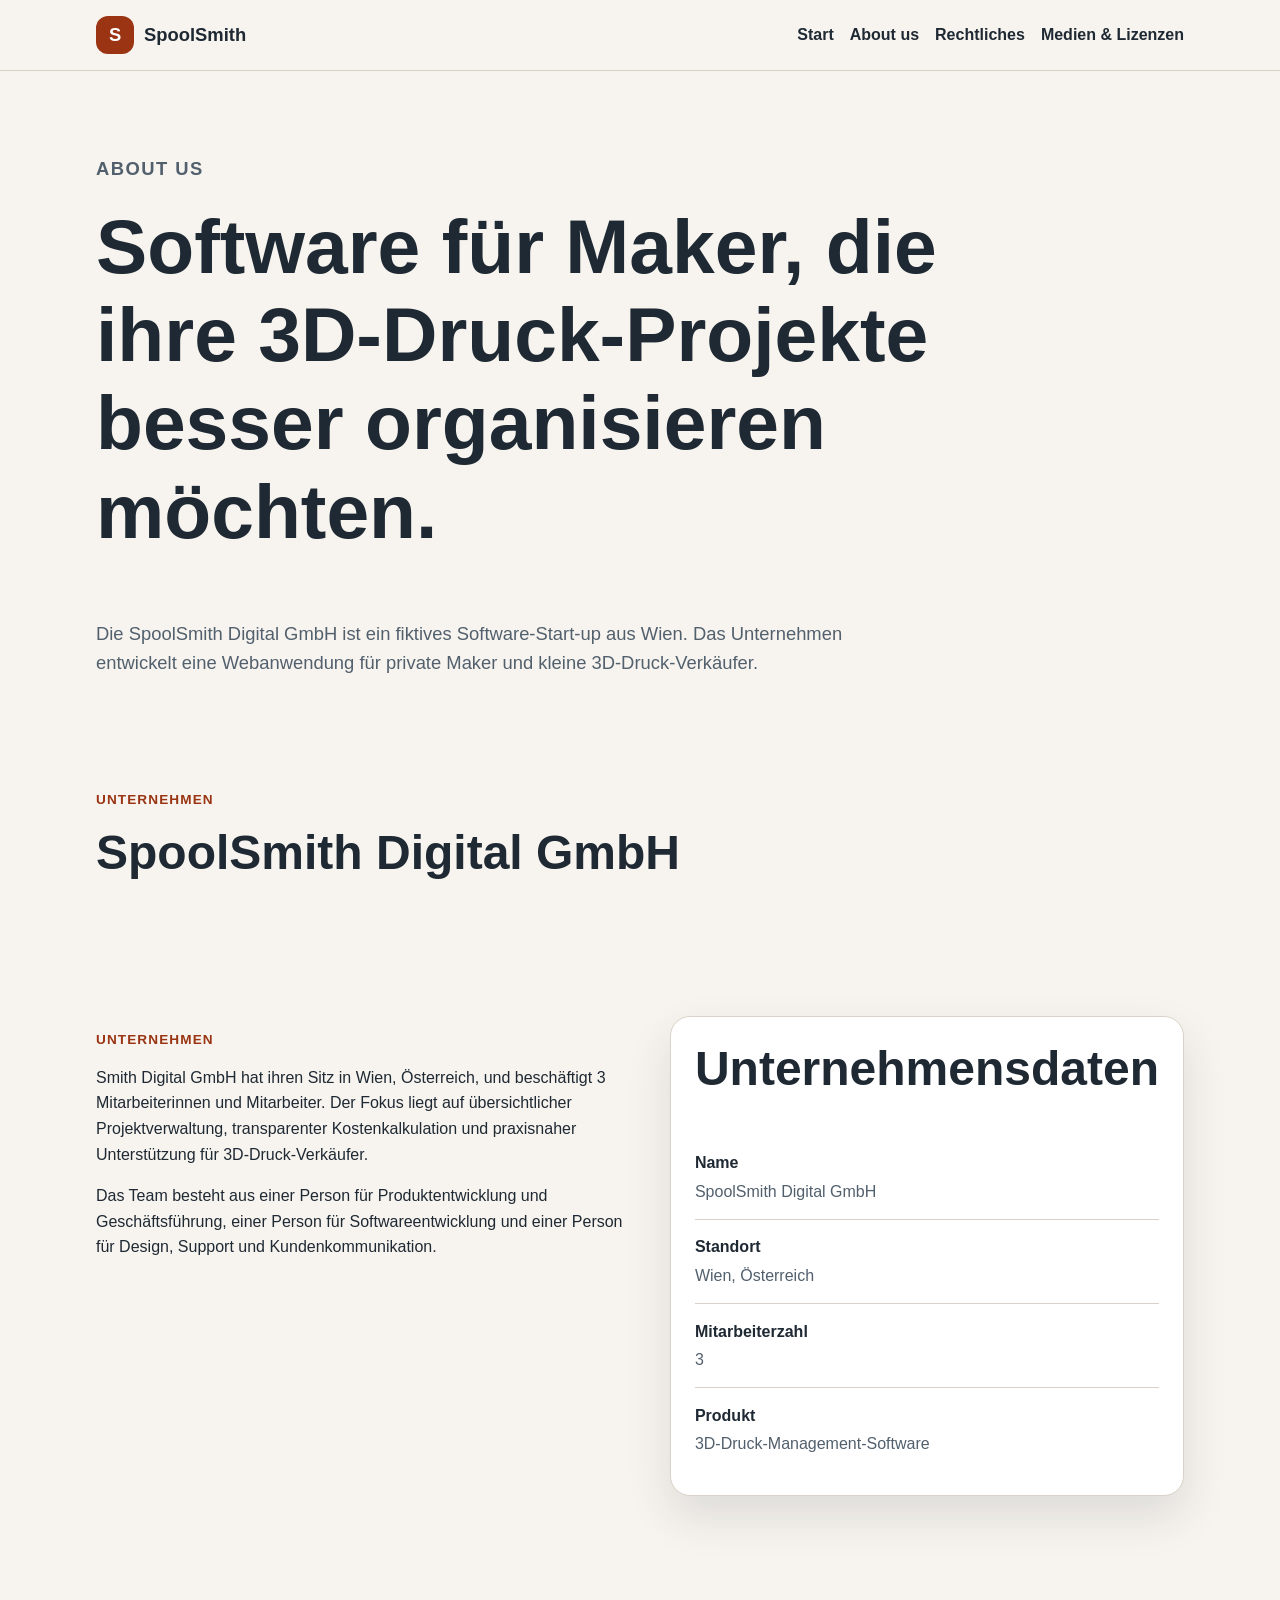
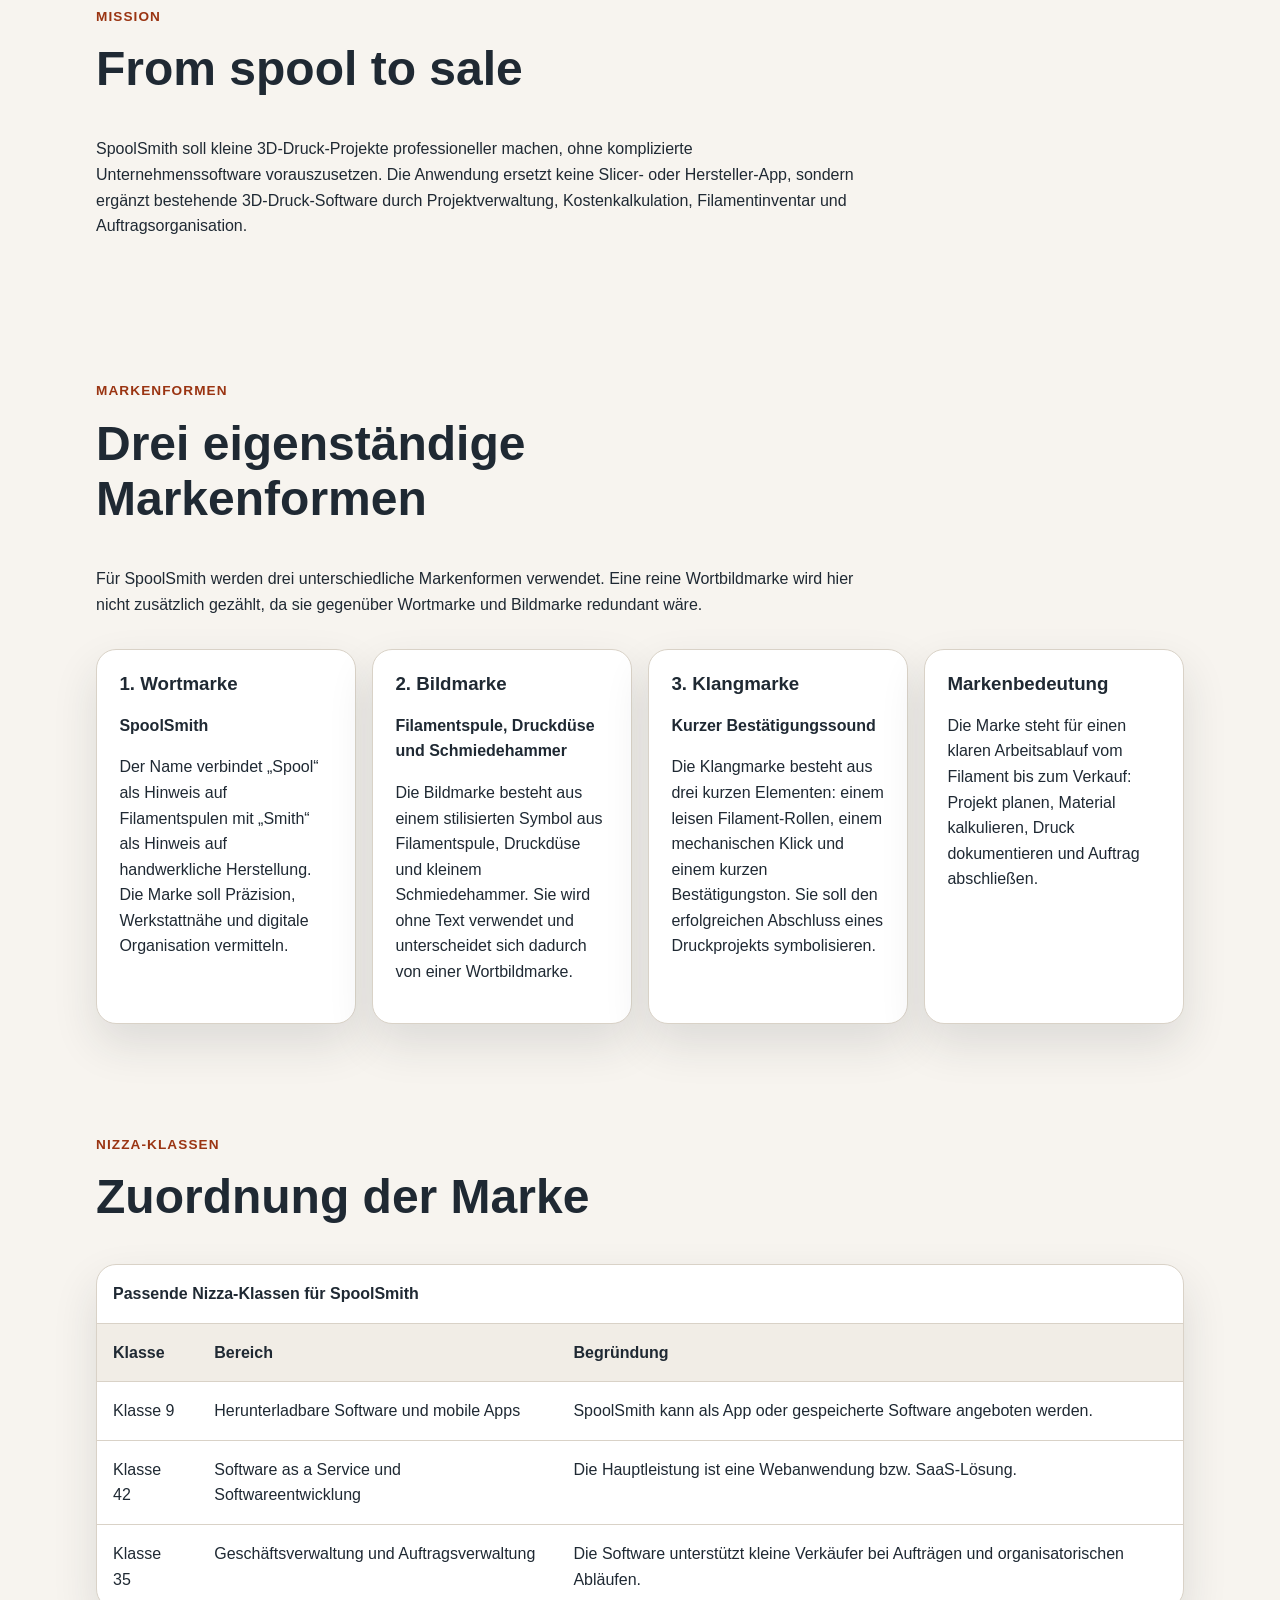
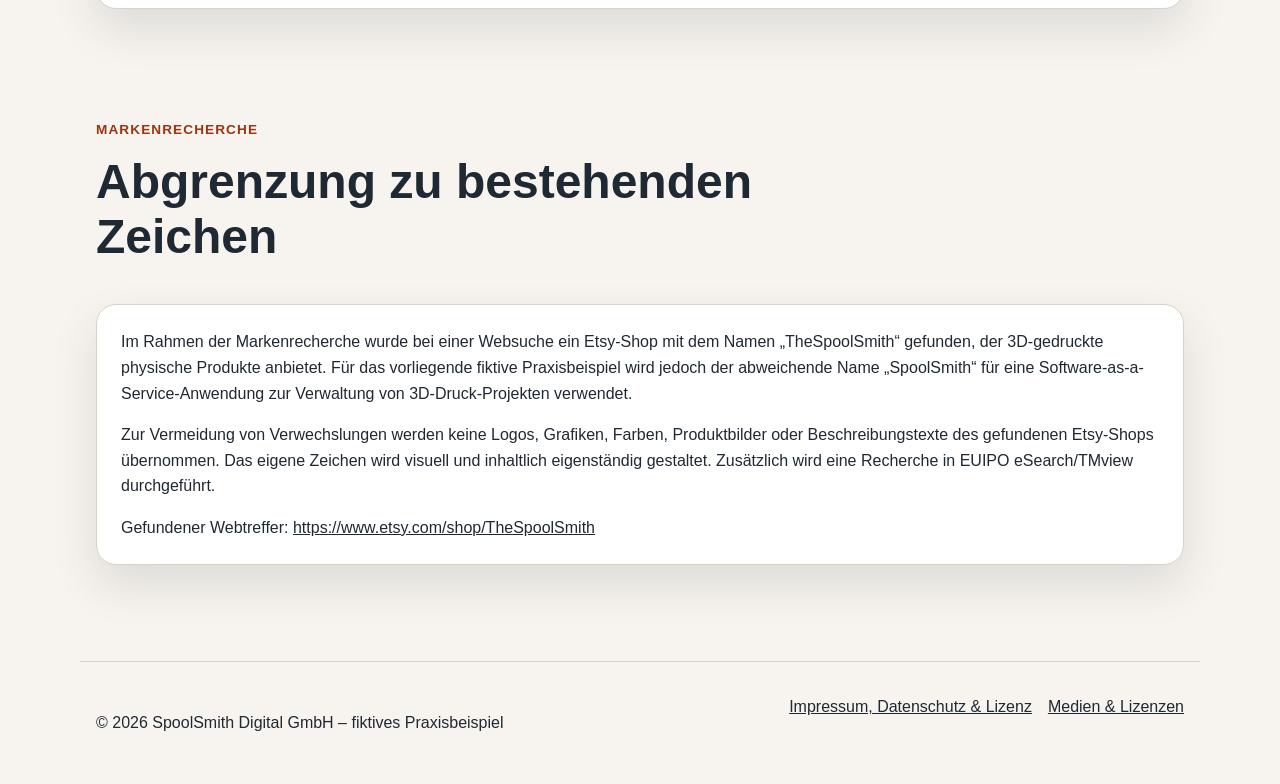
==== about.html @ fc8c5f70 "added about page and updated css styles for about page" ====
<!DOCTYPE html>
<html lang="de">
<head>
  <meta charset="UTF-8">
  <meta name="viewport" content="width=device-width, initial-scale=1.0">
  <title>About us – SpoolSmith</title>
  <meta name="description" content="Über SpoolSmith Digital GmbH, Markenformen, Nizza-Klassen und Markenrecherche.">
  <link rel="stylesheet" href="assets/css/style.css">
</head>
<body>
  <a class="skip-link" href="#main">Zum Inhalt springen</a>

  <header class="site-header">
    <nav class="navbar" aria-label="Hauptnavigation">
      <a class="logo" href="index.html" aria-label="SpoolSmith Startseite">
        <span class="logo-mark">S</span>
        <span>SpoolSmith</span>
      </a>

      <ul class="nav-links">
        <li><a href="index.html">Start</a></li>
        <li><a href="about.html" aria-current="page">About us</a></li>
        <li><a href="legal.html">Rechtliches</a></li>
        <li><a href="media-licenses.html">Medien & Lizenzen</a></li>
      </ul>
    </nav>
  </header>

  <main id="main">
    <section class="page-hero">
      <p class="eyebrow">About us</p>
      <h1>Software für Maker, die ihre 3D-Druck-Projekte besser organisieren möchten.</h1>
      <p>
        Die SpoolSmith Digital GmbH ist ein fiktives Software-Start-up aus Wien.
        Das Unternehmen entwickelt eine Webanwendung für private Maker und kleine
        3D-Druck-Verkäufer.
      </p>
    </section>

    <section class="section two-column">
      <div>
        <p class="eyebrow">Unternehmen</p>
        <h2>SpoolSmith Digital GmbH</h2>
    </section>

    <section class="section two-column">
      <div>
        <p class="eyebrow">Unternehmen</p>
       Smith Digital GmbH hat ihren Sitz in Wien, Österreich, und beschäftigt
          3 Mitarbeiterinnen und Mitarbeiter. Der Fokus liegt auf übersichtlicher
          Projektverwaltung, transparenter Kostenkalkulation und praxisnaher
          Unterstützung für 3D-Druck-Verkäufer.
        </p>
        <p>
          Das Team besteht aus einer Person für Produktentwicklung und Geschäftsführung,
          einer Person für Softwareentwicklung und einer Person für Design, Support und
          Kundenkommunikation.
        </p>
      </div>

      <aside class="info-box" aria-label="Unternehmensdaten">
        <h2>Unternehmensdaten</h2>
        <dl>
          <div>
            <dt>Name</dt>
            <dd>SpoolSmith Digital GmbH</dd>
          </div>
          <div>
            <dt>Standort</dt>
            <dd>Wien, Österreich</dd>
          </div>
          <div>
            <dt>Mitarbeiterzahl</dt>
            <dd>3</dd>
          </div>
          <div>
            <dt>Produkt</dt>
            <dd>3D-Druck-Management-Software</dd>
          </div>
        </dl>
      </aside>
    </section>

    <section class="section">
      <div class="section-heading">
        <p class="eyebrow">Mission</p>
        <h2>From spool to sale</h2>
        <p>
          SpoolSmith soll kleine 3D-Druck-Projekte professioneller machen, ohne
          komplizierte Unternehmenssoftware vorauszusetzen. Die Anwendung ersetzt keine
          Slicer- oder Hersteller-App, sondern ergänzt bestehende 3D-Druck-Software
          durch Projektverwaltung, Kostenkalkulation, Filamentinventar und
          Auftragsorganisation.
        </p>
      </div>
    </section>

    <section class="section">
      <div class="section-heading">
        <p class="eyebrow">Markenformen</p>
        <h2>Drei eigenständige Markenformen</h2>
        <p>
          Für SpoolSmith werden drei unterschiedliche Markenformen verwendet. Eine
          reine Wortbildmarke wird hier nicht zusätzlich gezählt, da sie gegenüber
          Wortmarke und Bildmarke redundant wäre.
        </p>
      </div>

      <div class="grid cards">
        <article class="card">
          <h3>1. Wortmarke</h3>
          <p><strong>SpoolSmith</strong></p>
          <p>
            Der Name verbindet „Spool“ als Hinweis auf Filamentspulen mit „Smith“ als
            Hinweis auf handwerkliche Herstellung. Die Marke soll Präzision, Werkstattnähe
            und digitale Organisation vermitteln.
          </p>
        </article>

        <article class="card">
          <h3>2. Bildmarke</h3>
          <p><strong>Filamentspule, Druckdüse und Schmiedehammer</strong></p>
          <p>
            Die Bildmarke besteht aus einem stilisierten Symbol aus Filamentspule,
            Druckdüse und kleinem Schmiedehammer. Sie wird ohne Text verwendet und
            unterscheidet sich dadurch von einer Wortbildmarke.
          </p>
        </article>

        <article class="card">
          <h3>3. Klangmarke</h3>
          <p><strong>Kurzer Bestätigungssound</strong></p>
          <p>
            Die Klangmarke besteht aus drei kurzen Elementen: einem leisen
            Filament-Rollen, einem mechanischen Klick und einem kurzen Bestätigungston.
            Sie soll den erfolgreichen Abschluss eines Druckprojekts symbolisieren.
          </p>
        </article>

        <article class="card">
          <h3>Markenbedeutung</h3>
          <p>
            Die Marke steht für einen klaren Arbeitsablauf vom Filament bis zum Verkauf:
            Projekt planen, Material kalkulieren, Druck dokumentieren und Auftrag
            abschließen.
          </p>
        </article>
      </div>
    </section>

    <section class="section">
      <div class="section-heading">
        <p class="eyebrow">Nizza-Klassen</p>
        <h2>Zuordnung der Marke</h2>
      </div>

      <div class="table-wrapper">
        <table>
          <caption>Passende Nizza-Klassen für SpoolSmith</caption>
          <thead>
            <tr>
              <th scope="col">Klasse</th>
              <th scope="col">Bereich</th>
              <th scope="col">Begründung</th>
            </tr>
          </thead>
          <tbody>
            <tr>
              <td>Klasse 9</td>
              <td>Herunterladbare Software und mobile Apps</td>
              <td>SpoolSmith kann als App oder gespeicherte Software angeboten werden.</td>
            </tr>
            <tr>
              <td>Klasse 42</td>
              <td>Software as a Service und Softwareentwicklung</td>
              <td>Die Hauptleistung ist eine Webanwendung bzw. SaaS-Lösung.</td>
            </tr>
            <tr>
              <td>Klasse 35</td>
              <td>Geschäftsverwaltung und Auftragsverwaltung</td>
              <td>Die Software unterstützt kleine Verkäufer bei Aufträgen und organisatorischen Abläufen.</td>
            </tr>
          </tbody>
        </table>
      </div>
    </section>

    <section class="section">
      <div class="section-heading">
        <p class="eyebrow">Markenrecherche</p>
        <h2>Abgrenzung zu bestehenden Zeichen</h2>
      </div>

      <div class="notice">
        <p>
          Im Rahmen der Markenrecherche wurde bei einer Websuche ein Etsy-Shop mit dem
          Namen „TheSpoolSmith“ gefunden, der 3D-gedruckte physische Produkte anbietet.
          Für das vorliegende fiktive Praxisbeispiel wird jedoch der abweichende Name
          „SpoolSmith“ für eine Software-as-a-Service-Anwendung zur Verwaltung von
          3D-Druck-Projekten verwendet.
        </p>
        <p>
          Zur Vermeidung von Verwechslungen werden keine Logos, Grafiken, Farben,
          Produktbilder oder Beschreibungstexte des gefundenen Etsy-Shops übernommen.
          Das eigene Zeichen wird visuell und inhaltlich eigenständig gestaltet.
          Zusätzlich wird eine Recherche in EUIPO eSearch/TMview durchgeführt.
        </p>
        <p>
          Gefundener Webtreffer:
          <a href="https://www.etsy.com/shop/TheSpoolSmith">https://www.etsy.com/shop/TheSpoolSmith</a>
        </p>
      </div>
    </section>
  </main>

  <footer class="site-footer">
    <p>&copy; 2026 SpoolSmith Digital GmbH – fiktives Praxisbeispiel</p>
    <nav aria-label="Footer Navigation">
      <a href="legal.html">Impressum, Datenschutz & Lizenz</a>
      <a href="media-licenses.html">Medien & Lizenzen</a>
    </nav>
  </footer>

  <script src="assets/js/main.js"></script>
</body>
</html>
---- assets/css/style.css ----
:root {
  --color-bg: #f7f4ef;
  --color-surface: #ffffff;
  --color-text: #1f2933;
  --color-muted: #52606d;
  --color-primary: #9a3412;
  --color-primary-dark: #7c2d12;
  --color-accent: #0f766e;
  --color-border: #d9d2c7;
  --shadow: 0 20px 45px rgba(31, 41, 51, 0.12);
  --radius: 1.25rem;
  --max-width: 1120px;
}

* {
  box-sizing: border-box;
}

body {
  margin: 0;
  font-family: Arial, Helvetica, sans-serif;
  background: var(--color-bg);
  color: var(--color-text);
  line-height: 1.6;
}

a {
  color: inherit;
}

a:focus-visible,
button:focus-visible {
  outline: 3px solid var(--color-accent);
  outline-offset: 4px;
}

.skip-link {
  position: absolute;
  left: 1rem;
  top: -100px;
  background: var(--color-text);
  color: white;
  padding: 0.75rem 1rem;
  z-index: 100;
}

.skip-link:focus {
  top: 1rem;
}

.site-header {
  background: rgba(247, 244, 239, 0.95);
  border-bottom: 1px solid var(--color-border);
  position: sticky;
  top: 0;
  z-index: 10;
}

.navbar {
  max-width: var(--max-width);
  margin: 0 auto;
  padding: 1rem;
  display: flex;
  justify-content: space-between;
  align-items: center;
  gap: 1rem;
}

.logo {
  display: inline-flex;
  align-items: center;
  gap: 0.6rem;
  font-weight: 800;
  text-decoration: none;
  font-size: 1.15rem;
}

.logo-mark {
  width: 2.4rem;
  height: 2.4rem;
  border-radius: 0.75rem;
  display: grid;
  place-items: center;
  background: var(--color-primary);
  color: white;
}

.nav-links {
  list-style: none;
  display: flex;
  gap: 1rem;
  margin: 0;
  padding: 0;
  flex-wrap: wrap;
}

.nav-links a {
  text-decoration: none;
  font-weight: 600;
}

.nav-links a:hover {
  text-decoration: underline;
}

.hero {
  max-width: var(--max-width);
  margin: 0 auto;
  padding: 5rem 1rem;
  display: grid;
  grid-template-columns: 1.3fr 0.7fr;
  gap: 2rem;
  align-items: center;
}

.eyebrow {
  color: var(--color-primary);
  text-transform: uppercase;
  font-weight: 800;
  letter-spacing: 0.08em;
  font-size: 0.85rem;
}

h1,
h2,
h3 {
  line-height: 1.15;
  margin-top: 0;
}

h1 {
  font-size: clamp(2.4rem, 7vw, 4.8rem);
  max-width: 850px;
}

h2 {
  font-size: clamp(1.8rem, 4vw, 3rem);
}

.hero-description {
  font-size: 1.2rem;
  color: var(--color-muted);
  max-width: 680px;
}

.hero-actions {
  display: flex;
  gap: 1rem;
  flex-wrap: wrap;
  margin-top: 2rem;
}

.button {
  border: 0;
  border-radius: 999px;
  padding: 0.85rem 1.2rem;
  font-weight: 800;
  cursor: pointer;
  text-decoration: none;
  display: inline-flex;
  justify-content: center;
  align-items: center;
}

.button.primary {
  background: var(--color-primary);
  color: white;
}

.button.primary:hover {
  background: var(--color-primary-dark);
}

.button.secondary {
  background: var(--color-surface);
  color: var(--color-text);
  border: 1px solid var(--color-border);
}

.hero-card,
.card,
.price-card {
  background: var(--color-surface);
  border: 1px solid var(--color-border);
  border-radius: var(--radius);
  box-shadow: var(--shadow);
}

.hero-card {
  padding: 1.5rem;
}

.dashboard-row {
  display: flex;
  justify-content: space-between;
  gap: 1rem;
  border-top: 1px solid var(--color-border);
  padding: 1rem 0;
}

.section {
  max-width: var(--max-width);
  margin: 0 auto;
  padding: 3rem 1rem;
}

.section-heading {
  max-width: 760px;
  margin-bottom: 2rem;
}

.grid {
  display: grid;
  gap: 1rem;
}

.cards {
  grid-template-columns: repeat(4, 1fr);
}

.card,
.price-card {
  padding: 1.4rem;
}

.pricing-grid {
  grid-template-columns: repeat(4, 1fr);
}

.price-card.featured {
  border: 3px solid var(--color-primary);
}

.price {
  font-size: 2rem;
  font-weight: 900;
  margin: 0.5rem 0;
}

.price span {
  font-size: 1rem;
  font-weight: 600;
  color: var(--color-muted);
}

.site-footer {
  border-top: 1px solid var(--color-border);
  padding: 2rem 1rem;
  max-width: var(--max-width);
  margin: 3rem auto 0;
  display: flex;
  justify-content: space-between;
  gap: 1rem;
  flex-wrap: wrap;
}

.site-footer nav {
  display: flex;
  gap: 1rem;
  flex-wrap: wrap;
}

@media (max-width: 850px) {
  .hero {
    grid-template-columns: 1fr;
    padding-top: 3rem;
  }

  .cards,
  .pricing-grid {
    grid-template-columns: 1fr 1fr;
  }

  .navbar {
    align-items: flex-start;
    flex-direction: column;
  }
}

@media (max-width: 560px) {
  .cards,
  .pricing-grid {
    grid-template-columns: 1fr;
  }

  .hero-actions {
    flex-direction: column;
  }

  .button {
    width: 100%;
  }
}

.page-hero {
  max-width: var(--max-width);
  margin: 0 auto;
  padding: 4rem 1rem 2rem;
}

.page-hero p {
  max-width: 760px;
  color: var(--color-muted);
  font-size: 1.15rem;
}

.two-column {
  display: grid;
  grid-template-columns: 1.2fr 0.8fr;
  gap: 2rem;
  align-items: start;
}

.info-box,
.notice {
  background: var(--color-surface);
  border: 1px solid var(--color-border);
  border-radius: var(--radius);
  box-shadow: var(--shadow);
  padding: 1.5rem;
}

.info-box dl {
  margin: 0;
}

.info-box div {
  border-top: 1px solid var(--color-border);
  padding: 0.9rem 0;
}

.info-box div:first-of-type {
  border-top: 0;
}

.info-box dt {
  font-weight: 800;
}

.info-box dd {
  margin: 0.2rem 0 0;
  color: var(--color-muted);
}

.table-wrapper {
  overflow-x: auto;
  background: var(--color-surface);
  border: 1px solid var(--color-border);
  border-radius: var(--radius);
  box-shadow: var(--shadow);
}

table {
  width: 100%;
  border-collapse: collapse;
  min-width: 680px;
}

caption {
  text-align: left;
  font-weight: 800;
  padding: 1rem;
}

th,
td {
  text-align: left;
  vertical-align: top;
  padding: 1rem;
  border-top: 1px solid var(--color-border);
}

th {
  background: #f1ede6;
}

.notice p:first-child {
  margin-top: 0;
}

.notice p:last-child {
  margin-bottom: 0;
}

@media (max-width: 850px) {
  .two-column {
    grid-template-columns: 1fr;
  }
}
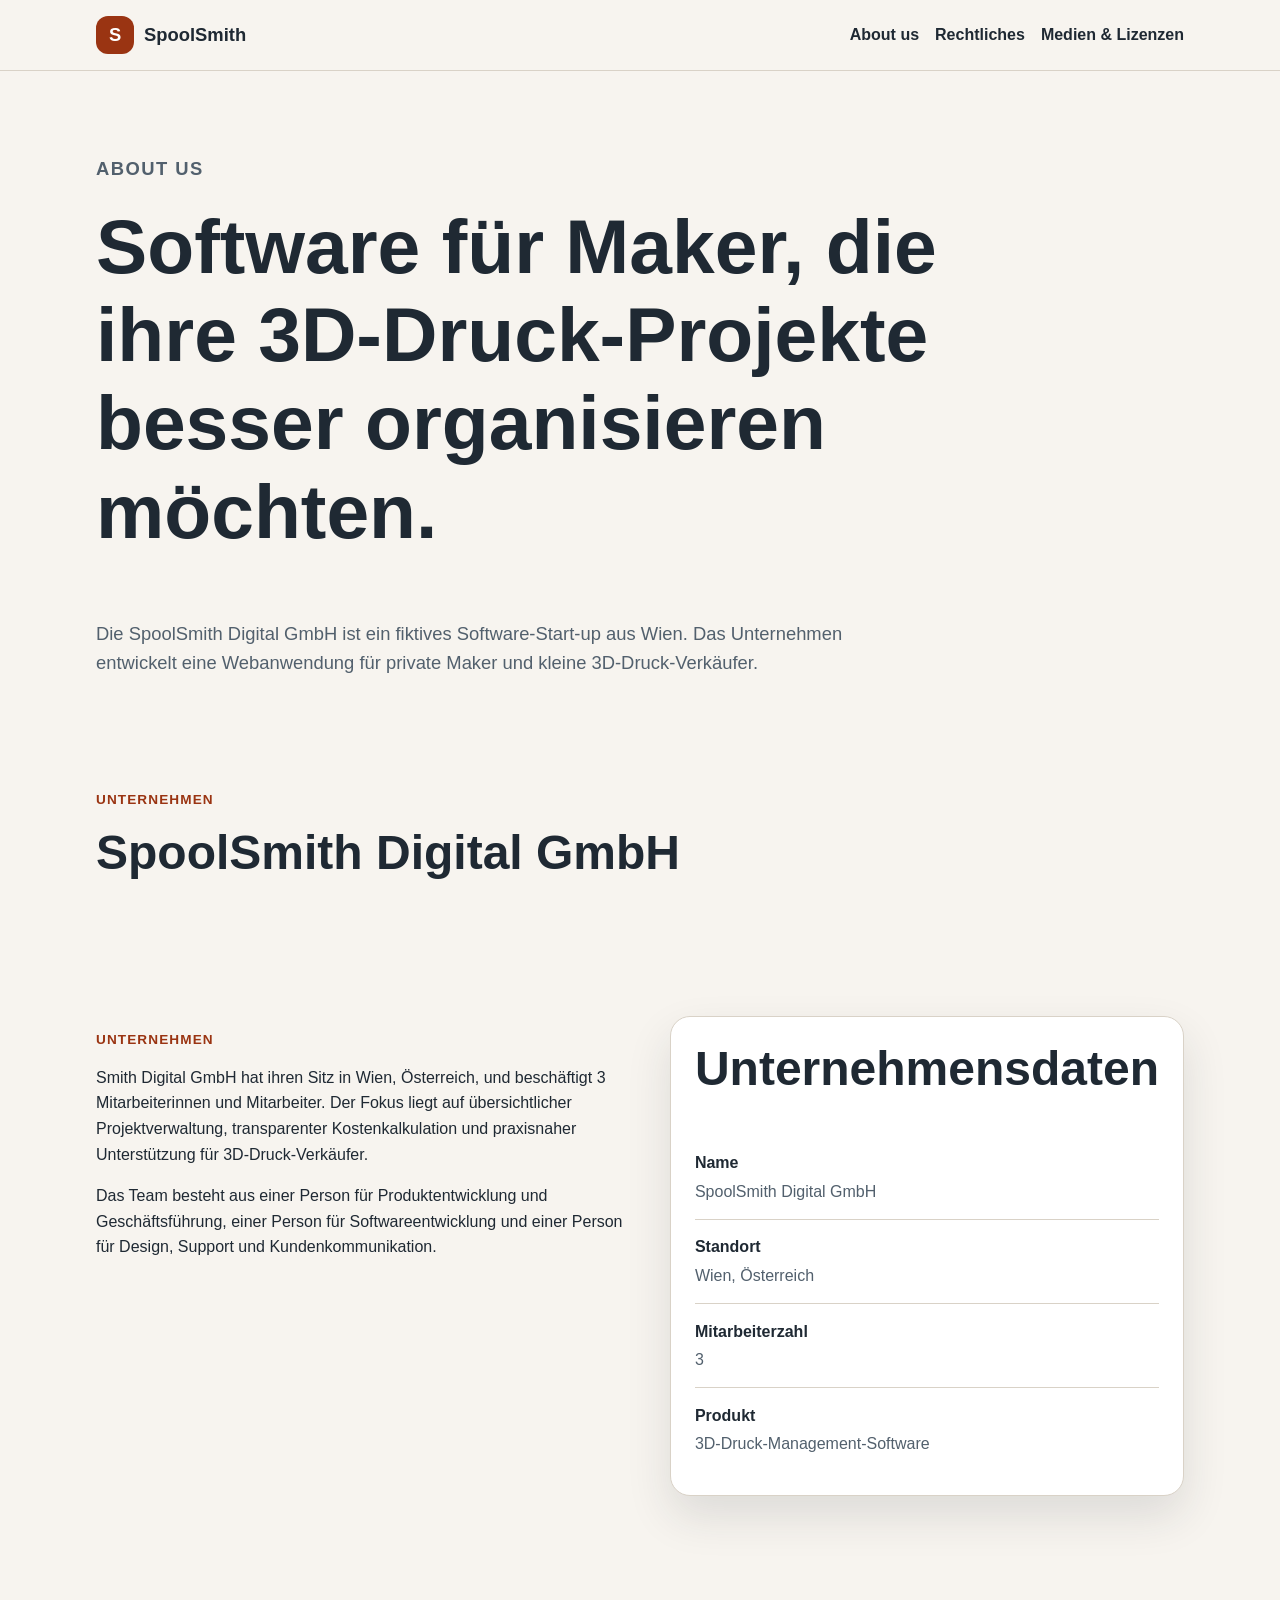
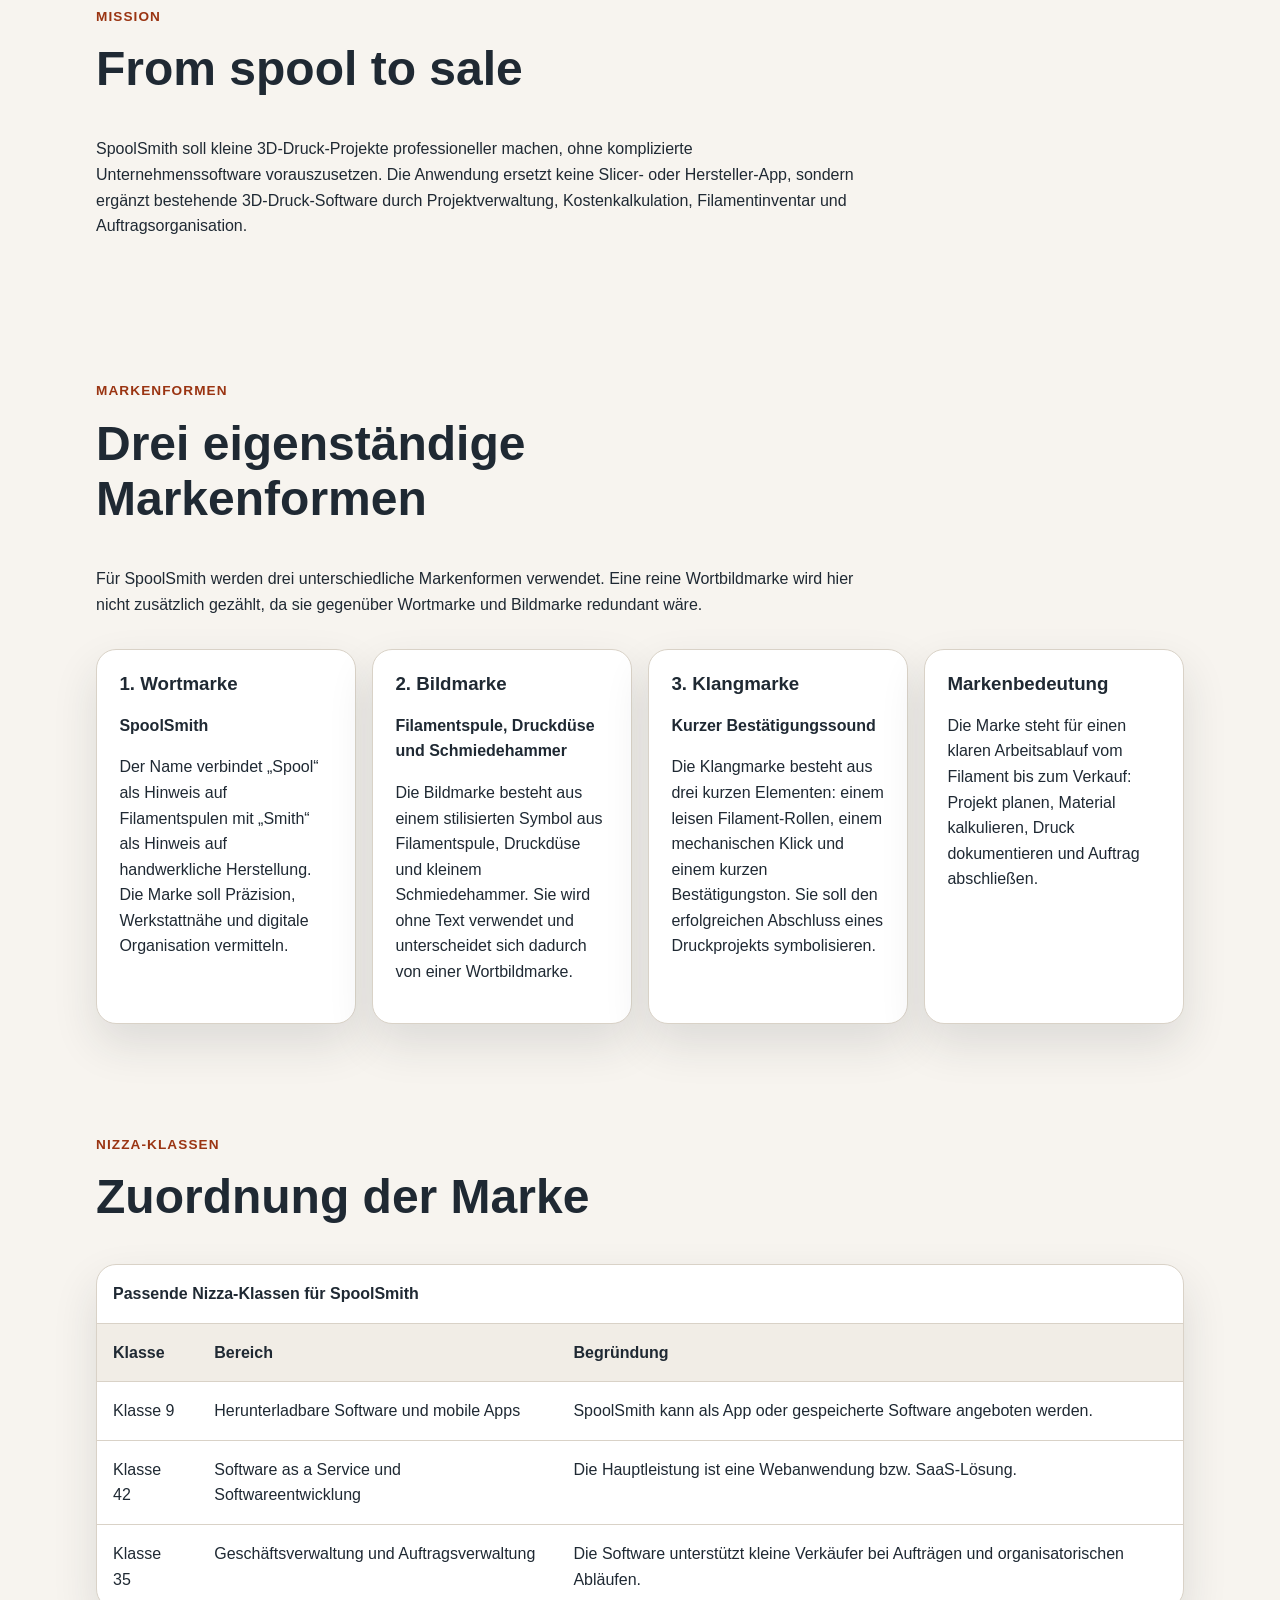
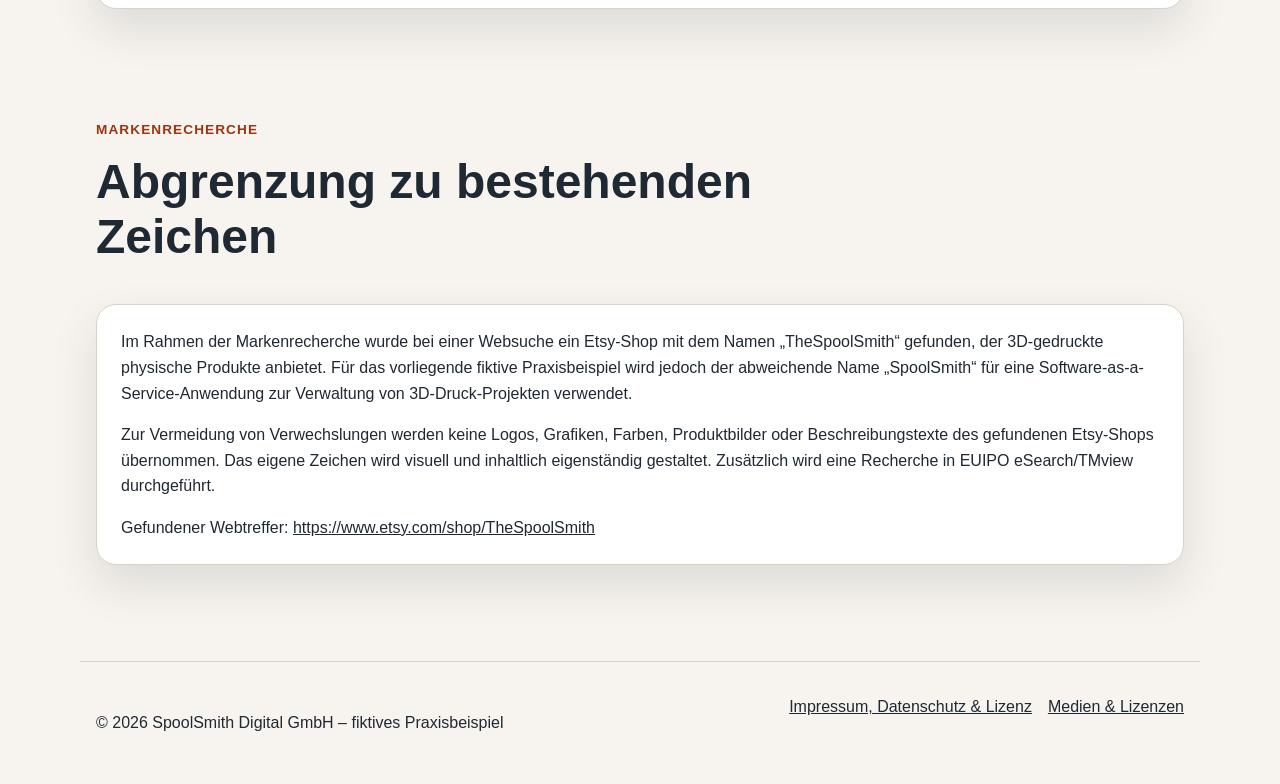
==== commit c2bd4327: "removed start link from header after WAVE recommendation" ====
--- a/about.html
+++ b/about.html
@@ -18,7 +18,6 @@
       </a>
 
       <ul class="nav-links">
-        <li><a href="index.html">Start</a></li>
         <li><a href="about.html" aria-current="page">About us</a></li>
         <li><a href="legal.html">Rechtliches</a></li>
         <li><a href="media-licenses.html">Medien & Lizenzen</a></li>
--- a/assets/css/style.css
+++ b/assets/css/style.css
@@ -292,6 +292,8 @@
   }
 }
 
+/* for about.html */
+
 .page-hero {
   max-width: var(--max-width);
   margin: 0 auto;
@@ -386,4 +388,123 @@
   .two-column {
     grid-template-columns: 1fr;
   }
+}
+
+/* for legal.html */
+
+.legal-layout {
+  display: grid;
+  grid-template-columns: 280px 1fr;
+  gap: 2rem;
+  align-items: start;
+}
+
+.legal-nav {
+  position: sticky;
+  top: 6rem;
+  background: var(--color-surface);
+  border: 1px solid var(--color-border);
+  border-radius: var(--radius);
+  box-shadow: var(--shadow);
+  padding: 1.25rem;
+}
+
+.legal-nav h2 {
+  font-size: 1.2rem;
+}
+
+.legal-nav ul {
+  list-style: none;
+  padding: 0;
+  margin: 0;
+}
+
+.legal-nav li {
+  border-top: 1px solid var(--color-border);
+}
+
+.legal-nav li:first-child {
+  border-top: 0;
+}
+
+.legal-nav a {
+  display: block;
+  padding: 0.75rem 0;
+  font-weight: 700;
+  text-decoration: none;
+}
+
+.legal-nav a:hover {
+  text-decoration: underline;
+}
+
+.legal-content {
+  display: grid;
+  gap: 1.5rem;
+}
+
+.legal-block {
+  background: var(--color-surface);
+  border: 1px solid var(--color-border);
+  border-radius: var(--radius);
+  box-shadow: var(--shadow);
+  padding: 1.5rem;
+  scroll-margin-top: 7rem;
+}
+
+.legal-block h2 {
+  margin-bottom: 1.2rem;
+}
+
+.legal-block h3 {
+  margin-top: 1.6rem;
+}
+
+.legal-block ul {
+  padding-left: 1.25rem;
+}
+
+.contact-form {
+  display: grid;
+  gap: 1rem;
+  max-width: 680px;
+  margin-top: 1.5rem;
+}
+
+.contact-form label {
+  display: block;
+  font-weight: 800;
+  margin-bottom: 0.35rem;
+}
+
+.contact-form input,
+.contact-form textarea {
+  width: 100%;
+  border: 1px solid var(--color-border);
+  border-radius: 0.8rem;
+  padding: 0.85rem;
+  font: inherit;
+  background: #fff;
+  color: var(--color-text);
+}
+
+.contact-form input:focus,
+.contact-form textarea:focus {
+  outline: 3px solid var(--color-accent);
+  outline-offset: 3px;
+}
+
+.form-hint {
+  color: var(--color-muted);
+  margin: 0;
+}
+
+@media (max-width: 900px) {
+  .legal-layout {
+    grid-template-columns: 1fr;
+  }
+
+  .legal-nav {
+    position: static;
+  }
 }
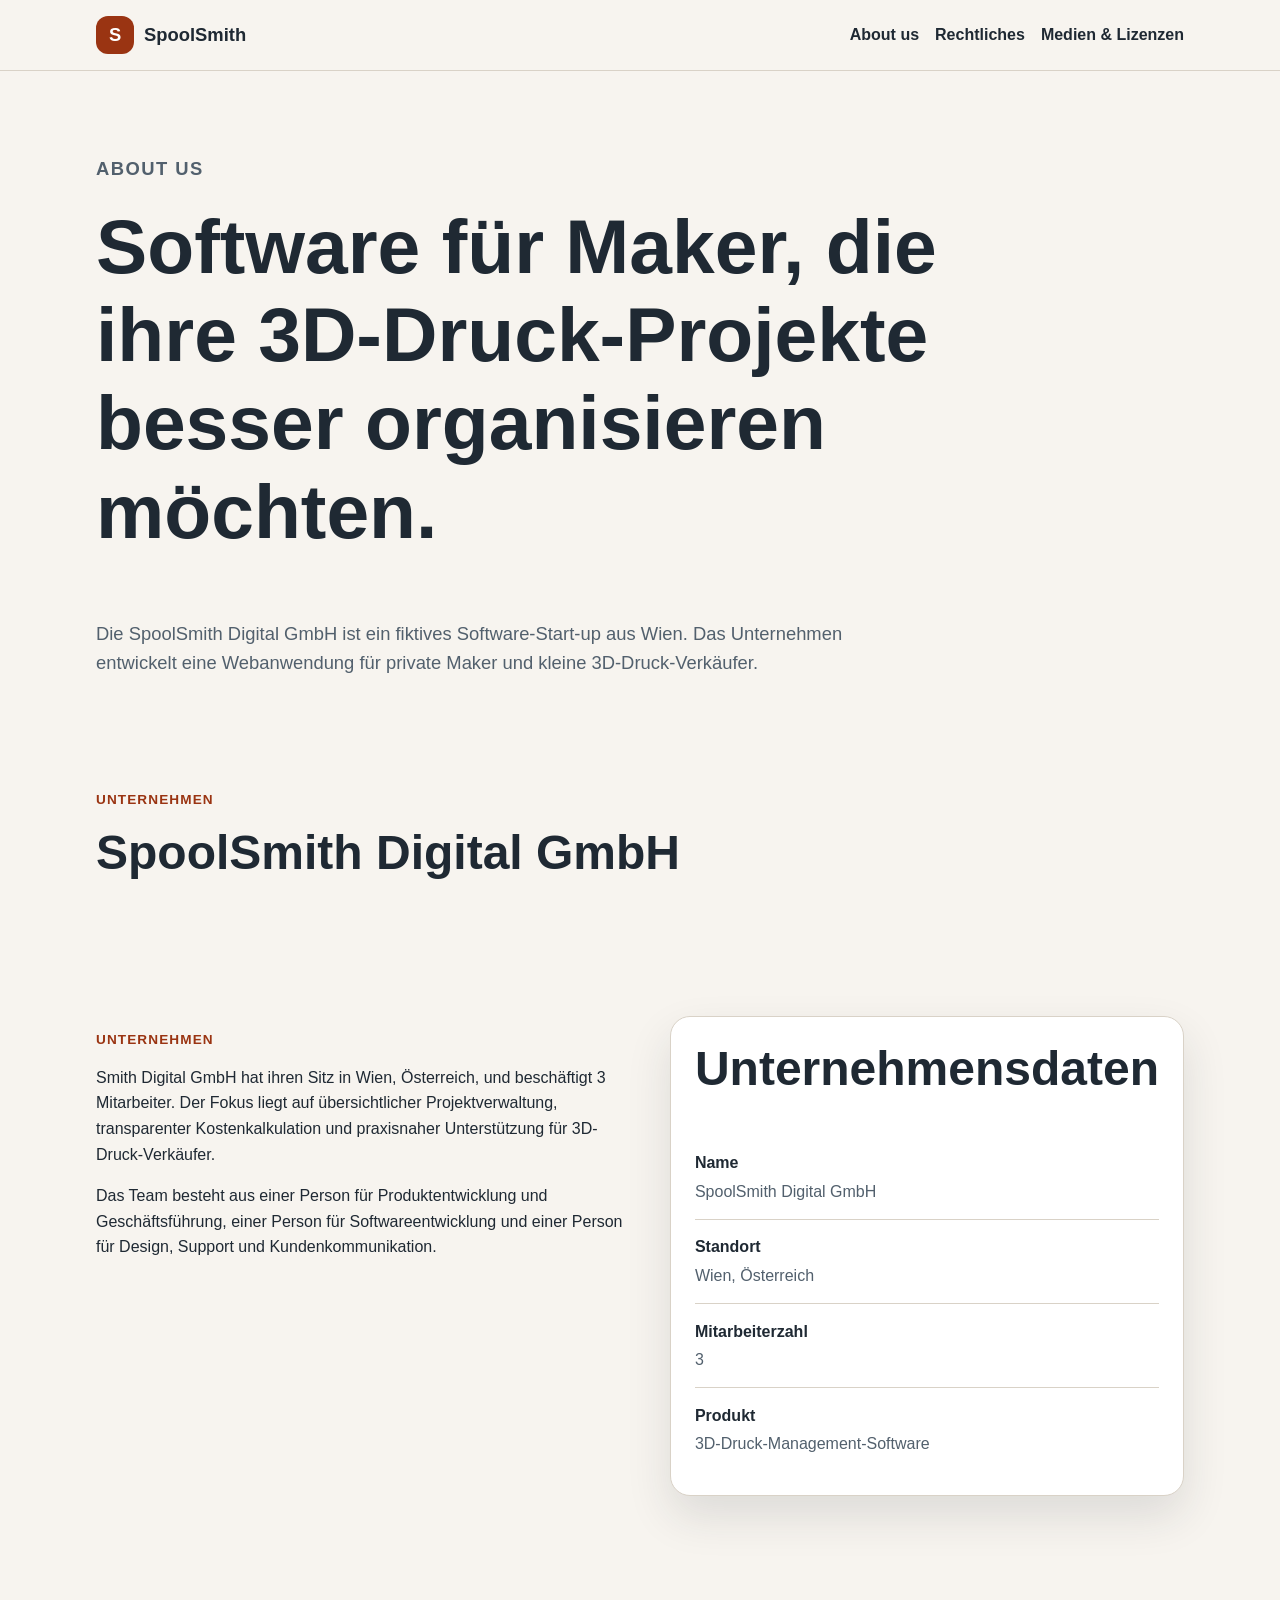
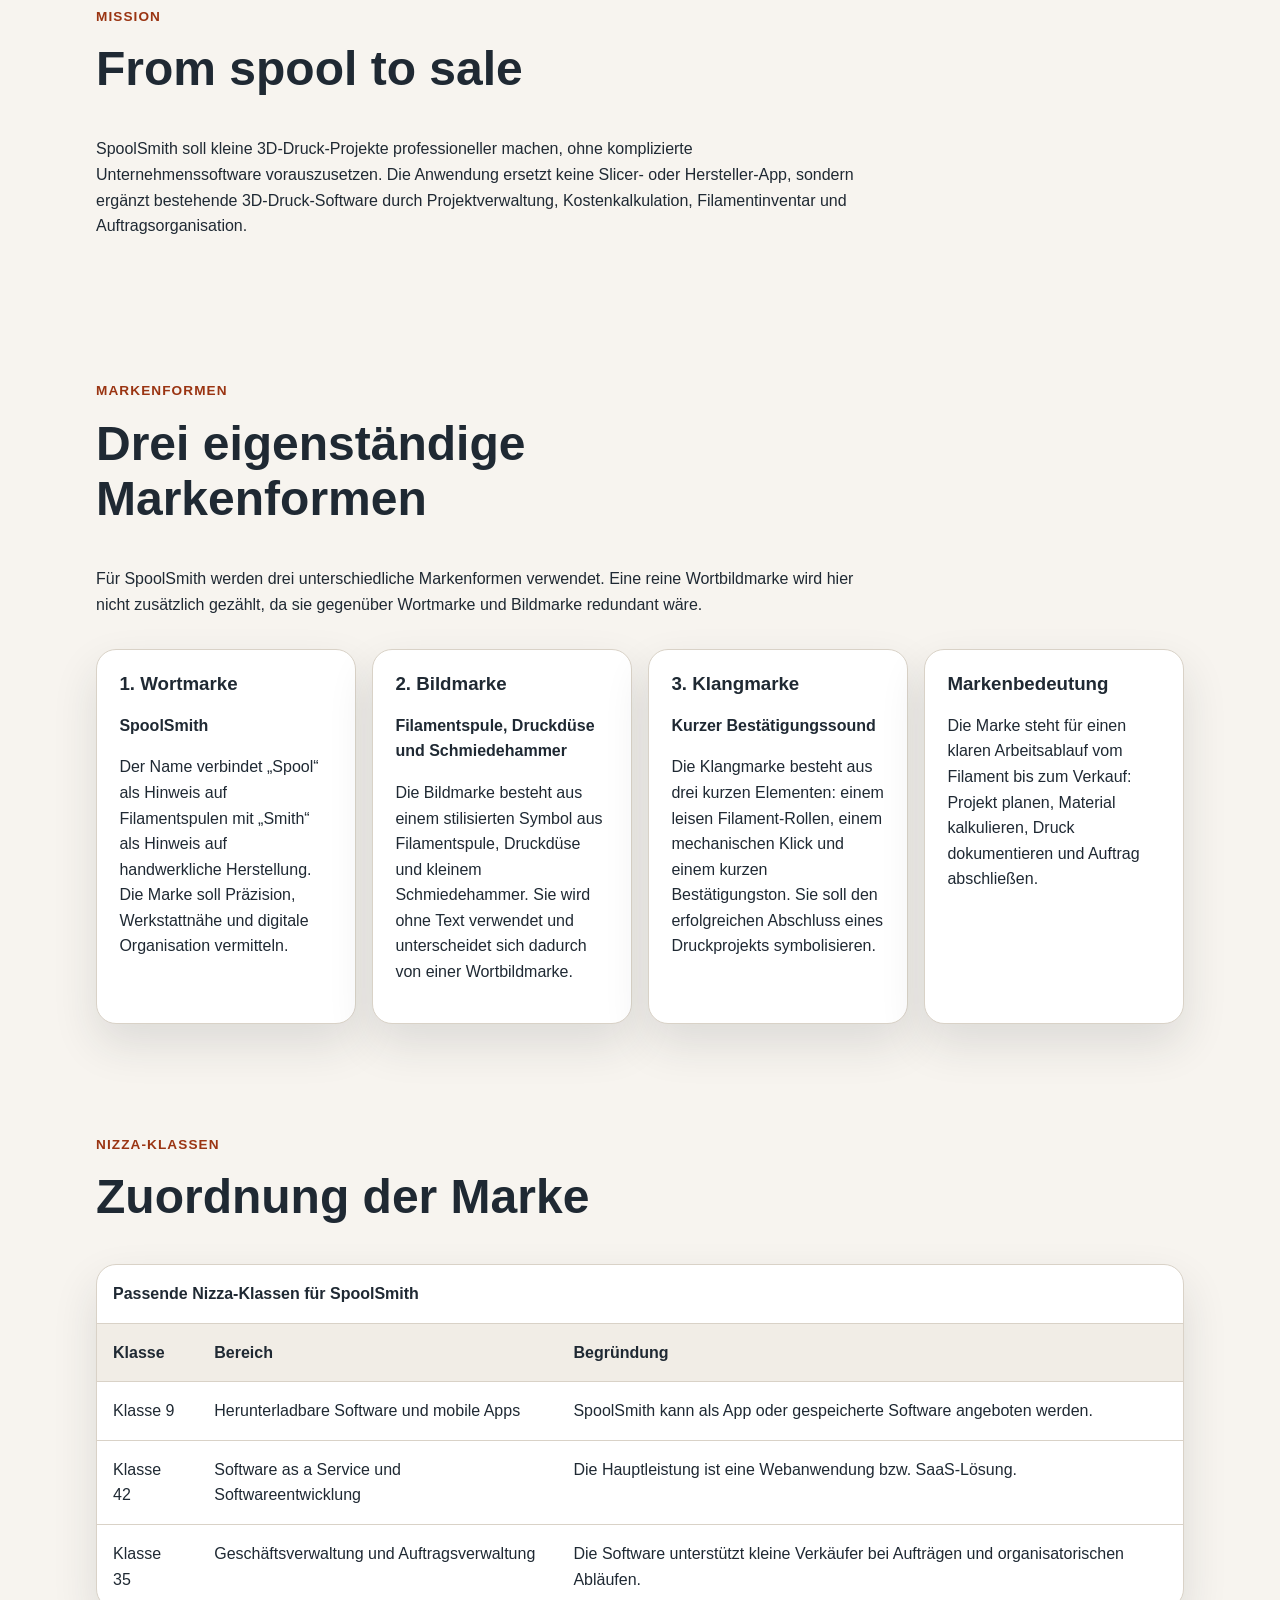
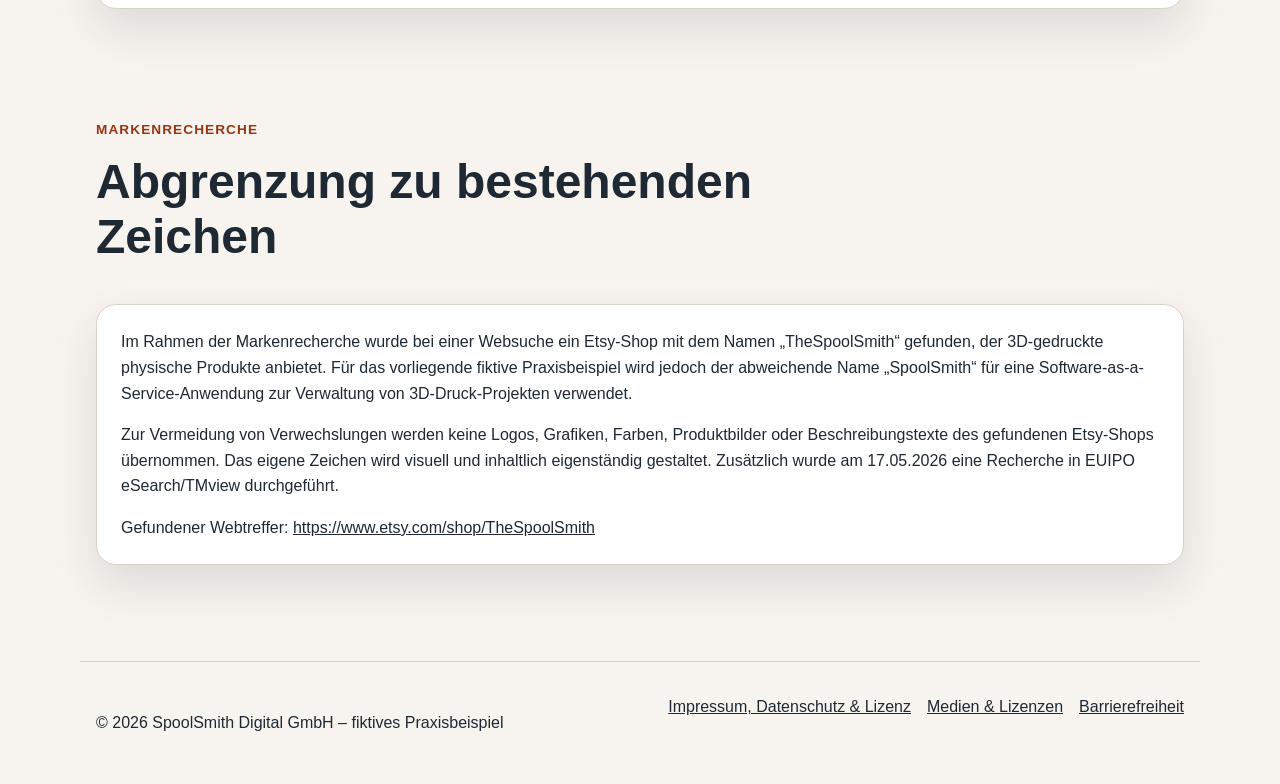
==== commit 49182c53: "finale Anpassungen vor der Abgabe" ====
--- a/about.html
+++ b/about.html
@@ -46,7 +46,7 @@
       <div>
         <p class="eyebrow">Unternehmen</p>
        Smith Digital GmbH hat ihren Sitz in Wien, Österreich, und beschäftigt
-          3 Mitarbeiterinnen und Mitarbeiter. Der Fokus liegt auf übersichtlicher
+          3 Mitarbeiter. Der Fokus liegt auf übersichtlicher
           Projektverwaltung, transparenter Kostenkalkulation und praxisnaher
           Unterstützung für 3D-Druck-Verkäufer.
         </p>
@@ -202,7 +202,7 @@
           Zur Vermeidung von Verwechslungen werden keine Logos, Grafiken, Farben,
           Produktbilder oder Beschreibungstexte des gefundenen Etsy-Shops übernommen.
           Das eigene Zeichen wird visuell und inhaltlich eigenständig gestaltet.
-          Zusätzlich wird eine Recherche in EUIPO eSearch/TMview durchgeführt.
+          Zusätzlich wurde am 17.05.2026 eine Recherche in EUIPO eSearch/TMview durchgeführt.
         </p>
         <p>
           Gefundener Webtreffer:
@@ -217,6 +217,7 @@
     <nav aria-label="Footer Navigation">
       <a href="legal.html">Impressum, Datenschutz & Lizenz</a>
       <a href="media-licenses.html">Medien & Lizenzen</a>
+      <a href="legal.html#accessibility">Barrierefreiheit</a>
     </nav>
   </footer>
 
